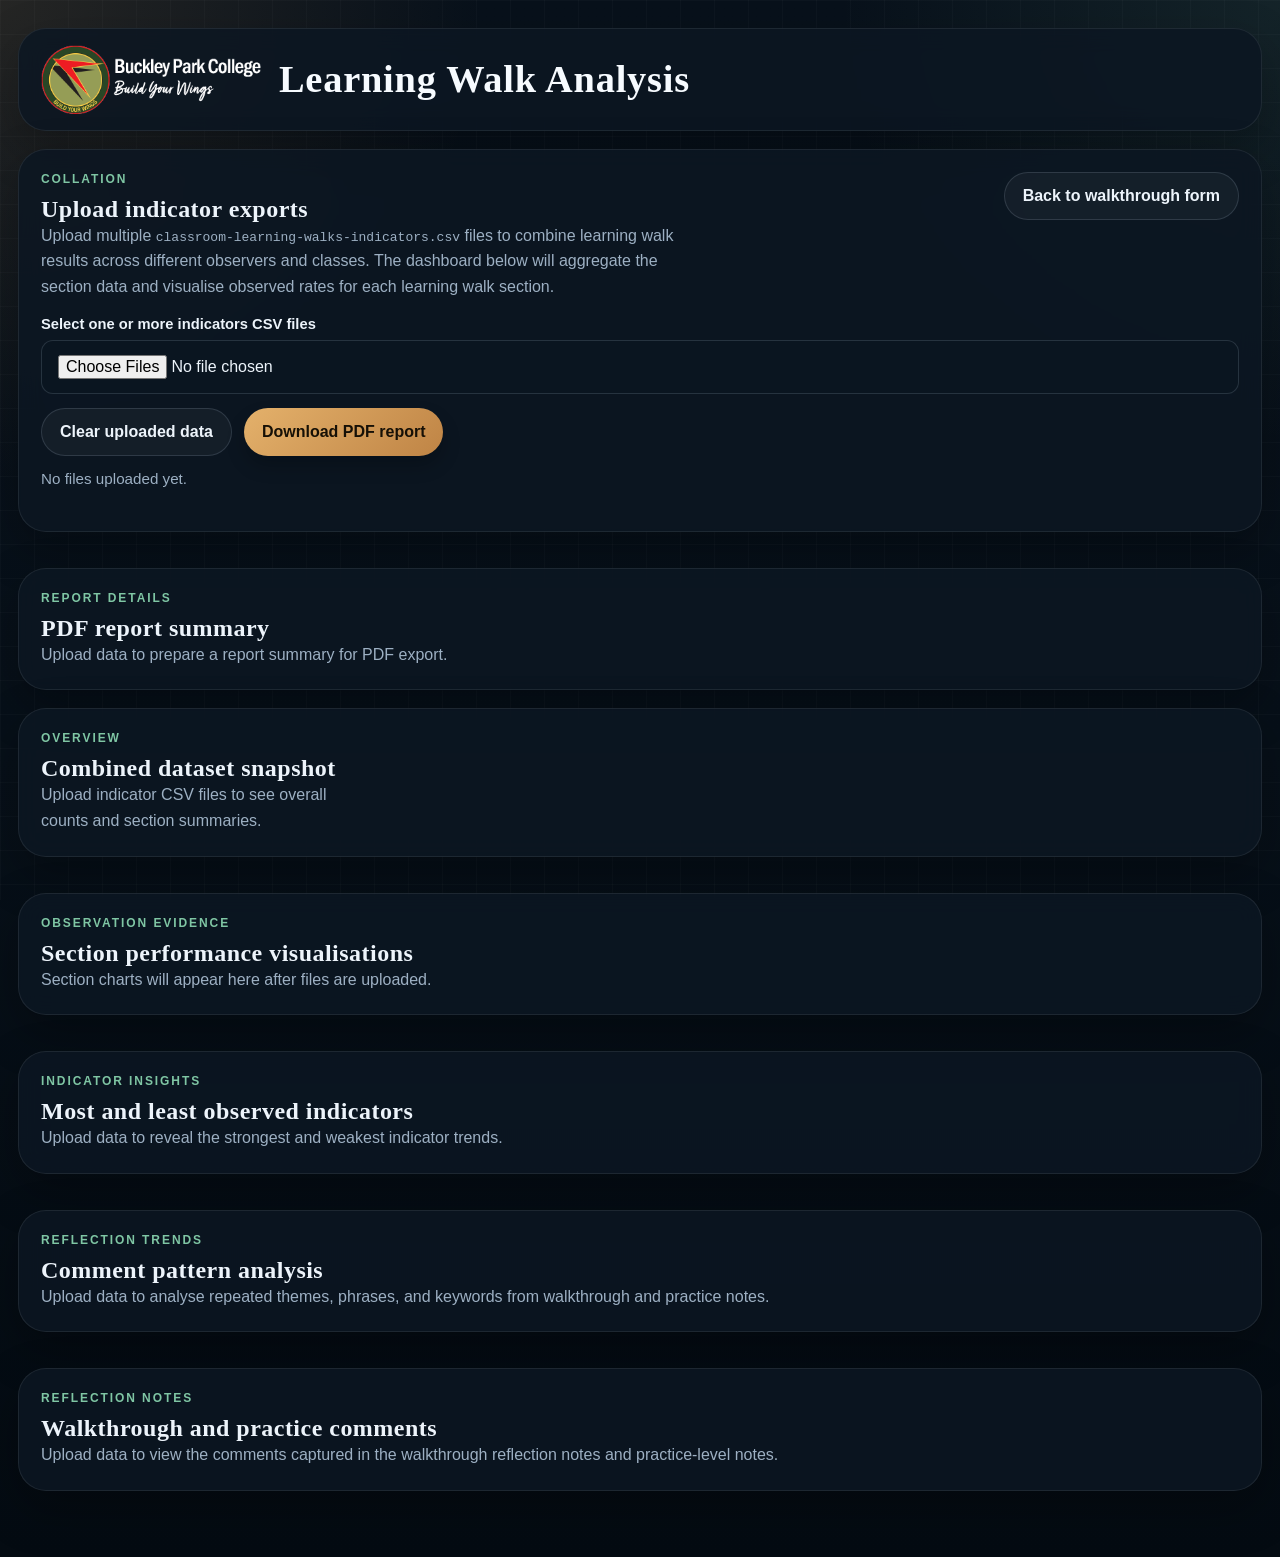
==== analysis.html @ 83f86051 "Add files via upload" ====
<!DOCTYPE html>
<html lang="en">
<head>
  <meta charset="UTF-8">
  <meta name="viewport" content="width=device-width, initial-scale=1.0">
  <title>Learning Walk Analysis</title>
  <link rel="stylesheet" href="styles.css">
</head>
<body>
  <div class="page-shell page-shell--analysis">
    <header class="hero">
      <div class="hero__brand">
        <img class="hero__logo" src="BPC-logo-WordMarkWHITEcond.png" alt="BPC logo">
        <h1>Learning Walk Analysis</h1>
      </div>
    </header>

    <main class="analysis-layout">
      <section class="card">
        <div class="panel-heading">
          <div>
            <p class="section-kicker">Collation</p>
            <h2>Upload indicator exports</h2>
          </div>
          <a class="button button--ghost" href="index.html">Back to walkthrough form</a>
        </div>
        <p class="analysis-intro">
          Upload multiple <code>classroom-learning-walks-indicators.csv</code> files to combine learning
          walk results across different observers and classes. The dashboard below will aggregate the
          section data and visualise observed rates for each learning walk section.
        </p>
        <label class="field field--stacked">
          <span>Select one or more indicators CSV files</span>
          <input id="csv-files" type="file" accept=".csv,text/csv" multiple>
        </label>
        <div class="actions actions--compact">
          <button id="clear-analysis" class="button button--ghost" type="button">Clear uploaded data</button>
          <button id="download-pdf" class="button button--secondary" type="button">Download PDF report</button>
        </div>
        <p id="upload-status" class="analysis-status">No files uploaded yet.</p>
      </section>

      <section class="card report-meta-card">
        <div class="section-title">
          <div>
            <p class="section-kicker">Report details</p>
            <h2>PDF report summary</h2>
          </div>
        </div>
        <div id="report-meta" class="report-meta">
          <p class="empty-state">Upload data to prepare a report summary for PDF export.</p>
        </div>
      </section>

      <section class="card">
        <div class="section-title">
          <div>
            <p class="section-kicker">Overview</p>
            <h2>Combined dataset snapshot</h2>
          </div>
        </div>
        <div id="analysis-stats" class="analysis-stats">
          <p class="empty-state">Upload indicator CSV files to see overall counts and section summaries.</p>
        </div>
      </section>

      <section class="card">
        <div class="section-title">
          <div>
            <p class="section-kicker">Observation evidence</p>
            <h2>Section performance visualisations</h2>
          </div>
        </div>
        <div id="section-visuals" class="section-visuals">
          <p class="empty-state">Section charts will appear here after files are uploaded.</p>
        </div>
      </section>

      <section class="card">
        <div class="section-title">
          <div>
            <p class="section-kicker">Indicator insights</p>
            <h2>Most and least observed indicators</h2>
          </div>
        </div>
        <div id="indicator-insights" class="indicator-insights">
          <p class="empty-state">Upload data to reveal the strongest and weakest indicator trends.</p>
        </div>
      </section>

      <section class="card">
        <div class="section-title">
          <div>
            <p class="section-kicker">Reflection trends</p>
            <h2>Comment pattern analysis</h2>
          </div>
        </div>
        <div id="comment-trends" class="comment-trends">
          <p class="empty-state">Upload data to analyse repeated themes, phrases, and keywords from walkthrough and practice notes.</p>
        </div>
      </section>

      <section class="card">
        <div class="section-title">
          <div>
            <p class="section-kicker">Reflection notes</p>
            <h2>Walkthrough and practice comments</h2>
          </div>
        </div>
        <div id="reflection-comments" class="reflection-comments">
          <p class="empty-state">Upload data to view the comments captured in the walkthrough reflection notes and practice-level notes.</p>
        </div>
      </section>
    </main>
  </div>

  <script src="analysis.js"></script>
</body>
</html>
---- styles.css ----
:root {
  --bg: #071019;
  --bg-soft: #0b1521;
  --panel: rgba(12, 23, 34, 0.86);
  --panel-strong: rgba(16, 29, 42, 0.96);
  --panel-soft: rgba(18, 31, 44, 0.78);
  --field-bg: rgba(11, 22, 33, 0.92);
  --text: #edf4fb;
  --muted: #9db0c3;
  --line: rgba(186, 204, 223, 0.16);
  --accent: #7fc6a4;
  --accent-2: #d8a45f;
  --accent-3: #5f7f99;
  --good: #8fddb1;
  --partial: #f1c06c;
  --miss: #ef8d82;
  --na: #9ca8bb;
  --shadow: 0 18px 48px rgba(0, 0, 0, 0.28);
  --radius-lg: 28px;
  --radius-md: 18px;
  --radius-sm: 12px;
}

* {
  box-sizing: border-box;
}

html {
  scroll-behavior: smooth;
}

body {
  margin: 0;
  font-family: "Trebuchet MS", "Segoe UI", sans-serif;
  color: var(--text);
  background:
    radial-gradient(circle at top left, rgba(216, 164, 95, 0.14), transparent 24%),
    radial-gradient(circle at top right, rgba(127, 198, 164, 0.1), transparent 22%),
    linear-gradient(180deg, #08111b 0%, var(--bg) 48%, #040b12 100%);
  min-height: 100vh;
}

body::before {
  content: "";
  position: fixed;
  inset: 0;
  background-image:
    linear-gradient(rgba(255, 255, 255, 0.05) 1px, transparent 1px),
    linear-gradient(90deg, rgba(255, 255, 255, 0.05) 1px, transparent 1px);
  background-size: 34px 34px;
  pointer-events: none;
  opacity: 0.5;
}

.page-shell {
  position: relative;
  z-index: 1;
  max-width: 1400px;
  margin: 0 auto;
  padding: 28px 18px 48px;
}

.hero {
  margin-bottom: 18px;
}

.hero__brand,
.card {
  background: var(--panel);
  backdrop-filter: blur(12px);
  border: 1px solid rgba(255, 255, 255, 0.08);
  box-shadow: var(--shadow);
}

.hero__brand {
  display: flex;
  align-items: center;
  gap: 18px;
  border-radius: var(--radius-lg);
  padding: 16px 22px;
}

.hero__content {
  display: grid;
  gap: 8px;
}

.hero__logo {
  display: block;
  width: clamp(140px, 18vw, 220px);
  height: auto;
}

.hero h1,
.panel-heading h2,
.section-title h2,
.section-title h3 {
  margin: 0;
  font-family: Georgia, "Times New Roman", serif;
  letter-spacing: 0.02em;
}

.hero h1 {
  font-size: clamp(1.5rem, 3vw, 2.4rem);
  line-height: 1.05;
  max-width: none;
  color: #f7fbff;
}

.hero__focus {
  margin: 0;
  max-width: 70ch;
  color: var(--muted);
  font-size: 0.97rem;
  line-height: 1.5;
}

.section-kicker {
  margin: 0 0 10px;
  text-transform: uppercase;
  letter-spacing: 0.16em;
  font-size: 0.75rem;
  color: var(--accent);
  font-weight: 700;
}

.badge {
  display: inline-flex;
  align-items: center;
  border-radius: 999px;
  padding: 8px 12px;
  font-size: 0.88rem;
}

.layout {
  display: grid;
  grid-template-columns: minmax(0, 1.4fr) minmax(300px, 0.8fr);
  gap: 20px;
  align-items: start;
}

.panel-heading,
.section-title {
  display: flex;
  justify-content: space-between;
  gap: 12px;
  align-items: start;
}

.form-panel,
.summary-panel {
  min-width: 0;
}

.summary-panel {
  display: grid;
  gap: 18px;
  position: sticky;
  top: 18px;
}

.card {
  border-radius: var(--radius-lg);
  padding: 22px;
  margin-bottom: 18px;
  background: var(--panel);
}

.walk-form .card:last-of-type {
  margin-bottom: 0;
}

.field-grid {
  display: grid;
  gap: 16px;
}

.field-grid--meta {
  grid-template-columns: repeat(2, minmax(0, 1fr));
  margin-bottom: 16px;
}

.field {
  display: grid;
  gap: 8px;
}

.field span {
  font-size: 0.92rem;
  font-weight: 700;
}

input,
select,
textarea {
  width: 100%;
  border: 1px solid var(--line);
  border-radius: var(--radius-sm);
  padding: 14px 16px;
  font: inherit;
  color: var(--text);
  background: var(--field-bg);
  transition: border-color 160ms ease, box-shadow 160ms ease, transform 160ms ease;
}

input::placeholder,
textarea::placeholder {
  color: rgba(157, 176, 195, 0.78);
}

input:focus,
select:focus,
textarea:focus {
  outline: none;
  border-color: rgba(127, 198, 164, 0.55);
  box-shadow: 0 0 0 4px rgba(127, 198, 164, 0.12);
  transform: translateY(-1px);
}

textarea {
  resize: vertical;
}

.practice-block + .practice-block {
  margin-top: 20px;
  padding-top: 18px;
  border-top: 1px solid var(--line);
}

.section-kicker--small {
  margin-bottom: 8px;
}

.practice-items {
  display: grid;
  grid-template-columns: repeat(2, minmax(0, 1fr));
  gap: 10px 12px;
  margin-top: 14px;
}

.practice-item {
  display: grid;
  grid-template-columns: minmax(0, 1fr) auto;
  gap: 12px;
  align-items: start;
  border: 1px solid var(--line);
  border-radius: 16px;
  padding: 12px 14px;
  background: var(--panel-soft);
}

.practice-item__prompt {
  margin: 0;
  line-height: 1.4;
  font-size: 0.95rem;
}

.checkbox-row {
  display: flex;
  justify-content: center;
  align-self: start;
}

.tick-box {
  position: relative;
  display: inline-flex;
  align-items: center;
  justify-content: center;
  width: 32px;
  height: 32px;
  cursor: pointer;
}

.tick-box input {
  position: absolute;
  inset: 0;
  margin: 0;
  opacity: 0;
  cursor: pointer;
}

.tick-box__box {
  position: relative;
  width: 22px;
  height: 22px;
  border: 2px solid rgba(186, 204, 223, 0.3);
  border-radius: 6px;
  background: rgba(8, 18, 29, 0.92);
  transition: transform 140ms ease, border-color 140ms ease, box-shadow 140ms ease, background 140ms ease;
}

.tick-box input:hover + .tick-box__box,
.tick-box input:focus-visible + .tick-box__box {
  border-color: rgba(127, 198, 164, 0.58);
  box-shadow: 0 0 0 4px rgba(127, 198, 164, 0.12);
}

.tick-box input:checked + .tick-box__box {
  transform: translateY(-1px);
  border-color: rgba(143, 221, 177, 0.75);
  background: linear-gradient(180deg, rgba(143, 221, 177, 0.18), rgba(127, 198, 164, 0.3));
  box-shadow: 0 10px 20px rgba(0, 0, 0, 0.22);
}

.tick-box input:checked + .tick-box__box::after {
  content: "";
  position: absolute;
  left: 6px;
  top: 2px;
  width: 6px;
  height: 11px;
  border: solid var(--good);
  border-width: 0 3px 3px 0;
  transform: rotate(45deg);
}

.practice-notes {
  margin-top: 12px;
}

.export-status {
  margin: 14px 0 0;
  color: var(--muted);
  font-size: 0.92rem;
  line-height: 1.5;
}

.export-status[data-tone="success"] {
  color: var(--good);
}

.export-status[data-tone="error"] {
  color: var(--miss);
}

.sr-only {
  position: absolute;
  width: 1px;
  height: 1px;
  padding: 0;
  margin: -1px;
  overflow: hidden;
  clip: rect(0, 0, 0, 0);
  white-space: nowrap;
  border: 0;
}

.actions {
  display: flex;
  flex-wrap: wrap;
  gap: 12px;
  margin-top: 18px;
}

.button {
  display: inline-flex;
  align-items: center;
  justify-content: center;
  border: none;
  border-radius: 999px;
  padding: 14px 18px;
  font: inherit;
  font-weight: 700;
  cursor: pointer;
  background: linear-gradient(135deg, #76c29e, #4f9375);
  color: #071019;
  box-shadow: 0 10px 18px rgba(0, 0, 0, 0.24);
  text-decoration: none;
  transition: transform 160ms ease, box-shadow 160ms ease, opacity 160ms ease;
}

.button:hover,
.button:focus-visible {
  transform: translateY(-1px);
  box-shadow: 0 14px 22px rgba(0, 0, 0, 0.28);
}

.button--secondary {
  background: linear-gradient(135deg, #e4b16b, #bf8445);
  color: #161006;
}

.button--ghost {
  background: rgba(255, 255, 255, 0.04);
  color: var(--text);
  box-shadow: none;
  border: 1px solid var(--line);
}

.badge {
  background: rgba(127, 198, 164, 0.12);
  color: #d8f0e2;
  border: 1px solid rgba(127, 198, 164, 0.22);
  white-space: nowrap;
}

.badge--muted {
  background: rgba(255, 255, 255, 0.04);
  color: var(--muted);
  border-color: var(--line);
}

.progress-track {
  margin: 16px 0 18px;
  height: 14px;
  border-radius: 999px;
  background: rgba(255, 255, 255, 0.07);
  overflow: hidden;
}

.progress-fill {
  height: 100%;
  width: 0;
  border-radius: inherit;
  background: linear-gradient(90deg, var(--accent-2), var(--accent));
  transition: width 200ms ease;
}

.stats-grid {
  display: grid;
  grid-template-columns: repeat(2, minmax(0, 1fr));
  gap: 12px;
}

.stat {
  padding: 14px;
  border: 1px solid var(--line);
  border-radius: 16px;
  background: var(--panel-soft);
}

.stat strong {
  display: block;
  font-size: 1.45rem;
  margin-bottom: 4px;
}

.stat span {
  color: var(--muted);
  font-size: 0.92rem;
}

.section-summary {
  display: grid;
  gap: 12px;
  margin-top: 16px;
}

.section-summary__item {
  border: 1px solid var(--line);
  border-radius: 16px;
  padding: 14px;
  background: var(--panel-soft);
}

.section-summary__item header {
  display: flex;
  justify-content: space-between;
  gap: 8px;
  align-items: center;
  margin-bottom: 10px;
}

.section-summary__meter {
  height: 10px;
  border-radius: 999px;
  background: rgba(255, 255, 255, 0.07);
  overflow: hidden;
}

.section-summary__meter span {
  display: block;
  height: 100%;
  border-radius: inherit;
  background: linear-gradient(90deg, rgba(201, 125, 45, 0.9), rgba(33, 75, 63, 0.95));
}

.history-list {
  display: grid;
  gap: 12px;
}

.history-overview {
  display: grid;
  gap: 12px;
  margin-bottom: 14px;
}

.history-overview .stat strong {
  font-size: 1.25rem;
}

.history-item {
  border: 1px solid var(--line);
  border-radius: 16px;
  padding: 14px;
  background: var(--panel-soft);
}

.history-item h4,
.history-item p {
  margin: 0;
}

.history-item h4 {
  font-size: 1rem;
  margin-bottom: 8px;
}

.history-meta {
  color: var(--muted);
  font-size: 0.92rem;
  line-height: 1.5;
}

.history-actions {
  display: flex;
  gap: 8px;
  margin-top: 12px;
}

.history-button {
  border: 1px solid var(--line);
  background: rgba(255, 255, 255, 0.04);
  border-radius: 999px;
  padding: 8px 12px;
  font: inherit;
  color: var(--text);
  cursor: pointer;
}

.history-button:hover,
.history-button:focus-visible {
  border-color: rgba(127, 198, 164, 0.35);
  background: rgba(127, 198, 164, 0.08);
}

.empty-state {
  margin: 0;
  color: var(--muted);
  line-height: 1.6;
}

.page-shell--analysis {
  max-width: 1500px;
}

.analysis-layout {
  display: grid;
  gap: 18px;
}

.analysis-intro {
  margin: 0 0 16px;
  color: var(--muted);
  line-height: 1.6;
  max-width: 72ch;
}

.analysis-status {
  min-height: 24px;
  margin-top: 14px;
  color: var(--muted);
  font-size: 0.95rem;
}

.report-meta-card {
  margin-bottom: 0;
}

.report-meta__grid {
  display: grid;
  grid-template-columns: repeat(4, minmax(0, 1fr));
  gap: 12px;
}

.actions--compact {
  margin-top: 14px;
}

.analysis-stats {
  display: grid;
  grid-template-columns: repeat(4, minmax(0, 1fr));
  gap: 12px;
}

.section-visuals {
  display: grid;
  grid-template-columns: repeat(auto-fit, minmax(320px, 1fr));
  gap: 16px;
}

.section-analysis {
  border: 1px solid var(--line);
  border-radius: 20px;
  padding: 18px;
  background: var(--panel-soft);
}

.section-analysis__header {
  display: flex;
  justify-content: space-between;
  gap: 12px;
  align-items: start;
  margin-bottom: 14px;
}

.section-analysis__header h3,
.indicator-insight h3 {
  margin: 0;
  font-family: Georgia, "Times New Roman", serif;
}

.section-analysis__meta {
  color: var(--muted);
  font-size: 0.92rem;
}

.section-analysis__score {
  display: inline-flex;
  align-items: center;
  justify-content: center;
  min-width: 72px;
  padding: 10px 12px;
  border-radius: 14px;
  background: rgba(127, 198, 164, 0.12);
  border: 1px solid rgba(127, 198, 164, 0.22);
  color: #d8f0e2;
  font-weight: 700;
}

.comparison-bar {
  display: grid;
  grid-template-columns: minmax(0, 1fr) auto auto;
  gap: 10px;
  align-items: center;
  margin-bottom: 16px;
}

.comparison-bar__track {
  height: 14px;
  border-radius: 999px;
  overflow: hidden;
  background: rgba(255, 255, 255, 0.08);
}

.comparison-bar__fill {
  height: 100%;
  border-radius: inherit;
  background: linear-gradient(90deg, rgba(216, 164, 95, 0.95), rgba(127, 198, 164, 0.95));
}

.comparison-bar__value {
  font-weight: 700;
}

.comparison-bar__count {
  color: var(--muted);
  font-size: 0.9rem;
}

.indicator-chart {
  display: grid;
  gap: 10px;
}

.indicator-row {
  display: grid;
  gap: 8px;
}

.indicator-row__label {
  display: flex;
  justify-content: space-between;
  gap: 12px;
  align-items: baseline;
  font-size: 0.92rem;
}

.indicator-row__title {
  color: var(--text);
  line-height: 1.4;
}

.indicator-row__value {
  color: var(--accent-2);
  font-weight: 700;
  white-space: nowrap;
}

.indicator-row__track {
  height: 10px;
  border-radius: 999px;
  overflow: hidden;
  background: rgba(255, 255, 255, 0.07);
}

.indicator-row__fill {
  height: 100%;
  border-radius: inherit;
  background: linear-gradient(90deg, #76c29e, #e4b16b);
}

.indicator-insights {
  display: grid;
  grid-template-columns: repeat(auto-fit, minmax(320px, 1fr));
  gap: 16px;
}

.comment-trends__grid {
  display: grid;
  grid-template-columns: repeat(auto-fit, minmax(320px, 1fr));
  gap: 16px;
}

.indicator-insight {
  border: 1px solid var(--line);
  border-radius: 20px;
  padding: 18px;
  background: var(--panel-soft);
}

.insight-list {
  display: grid;
  gap: 10px;
  margin-top: 14px;
}

.insight-item {
  border: 1px solid var(--line);
  border-radius: 14px;
  padding: 12px;
  background: rgba(255, 255, 255, 0.03);
}

.insight-item strong,
.insight-item span {
  display: block;
}

.insight-item span {
  margin-top: 6px;
  color: var(--muted);
  font-size: 0.92rem;
}

.trend-chip-list {
  display: flex;
  flex-wrap: wrap;
  gap: 10px;
  margin-top: 14px;
}

.trend-chip {
  display: inline-flex;
  align-items: center;
  border-radius: 999px;
  padding: 8px 12px;
  background: rgba(127, 198, 164, 0.1);
  border: 1px solid rgba(127, 198, 164, 0.18);
  color: var(--text);
  font-size: 0.9rem;
}

.reflection-comments {
  display: grid;
  gap: 12px;
}

.comment-card {
  border: 1px solid var(--line);
  border-radius: 18px;
  padding: 16px;
  background: var(--panel-soft);
}

.comment-card__meta {
  margin: 0 0 10px;
  color: var(--muted);
  font-size: 0.92rem;
  line-height: 1.5;
}

.comment-card__body {
  margin: 0;
  color: var(--text);
  line-height: 1.6;
  white-space: pre-wrap;
}

@media print {
  :root {
    --bg: #ffffff;
    --panel: #ffffff;
    --panel-strong: #ffffff;
    --panel-soft: #f7f9fc;
    --field-bg: #ffffff;
    --text: #0f1720;
    --muted: #526170;
    --line: rgba(15, 23, 32, 0.16);
    --shadow: none;
  }

  html,
  body {
    background: #ffffff !important;
    color: var(--text);
    -webkit-print-color-adjust: exact;
    print-color-adjust: exact;
  }

  body::before {
    display: none;
  }

  .page-shell {
    max-width: none;
    padding: 0;
  }

  .hero {
    margin-bottom: 14px;
  }

  .hero__brand,
  .card,
  .section-analysis,
  .indicator-insight,
  .comment-card,
  .stat {
    box-shadow: none !important;
    break-inside: avoid;
    page-break-inside: avoid;
  }

  .actions,
  .button,
  .analysis-intro,
  .analysis-status,
  .field,
  #csv-files,
  #clear-analysis,
  #download-pdf {
    display: none !important;
  }

  .panel-heading {
    align-items: flex-start;
  }

  .report-meta__grid,
  .analysis-stats,
  .indicator-insights {
    grid-template-columns: repeat(2, minmax(0, 1fr));
  }

  .section-visuals {
    grid-template-columns: 1fr;
  }

  .comparison-bar__track,
  .indicator-row__track,
  .progress-track,
  .section-summary__meter {
    border: 1px solid rgba(15, 23, 32, 0.08);
  }
}

@media (max-width: 1080px) {
  .layout {
    grid-template-columns: 1fr;
  }

  .summary-panel {
    position: static;
  }
}

@media (max-width: 760px) {
  .page-shell {
    padding: 16px 12px 28px;
  }

  .hero__brand,
  .card {
    border-radius: 22px;
    padding: 18px;
  }

  .hero__brand {
    align-items: flex-start;
    flex-direction: column;
    gap: 12px;
  }

  .hero__logo {
    width: clamp(130px, 42vw, 190px);
  }

  .field-grid--meta,
  .stats-grid,
  .analysis-stats,
  .report-meta__grid {
    grid-template-columns: 1fr;
  }

  .practice-items {
    grid-template-columns: 1fr;
  }

  .practice-item {
    grid-template-columns: minmax(0, 1fr) auto;
  }

  .panel-heading,
  .section-title,
  .section-analysis__header,
  .section-summary__item header,
  .history-actions {
    align-items: stretch;
    flex-direction: column;
  }

  .actions {
    flex-direction: column;
  }

  .button,
  .history-button {
    width: 100%;
  }
}
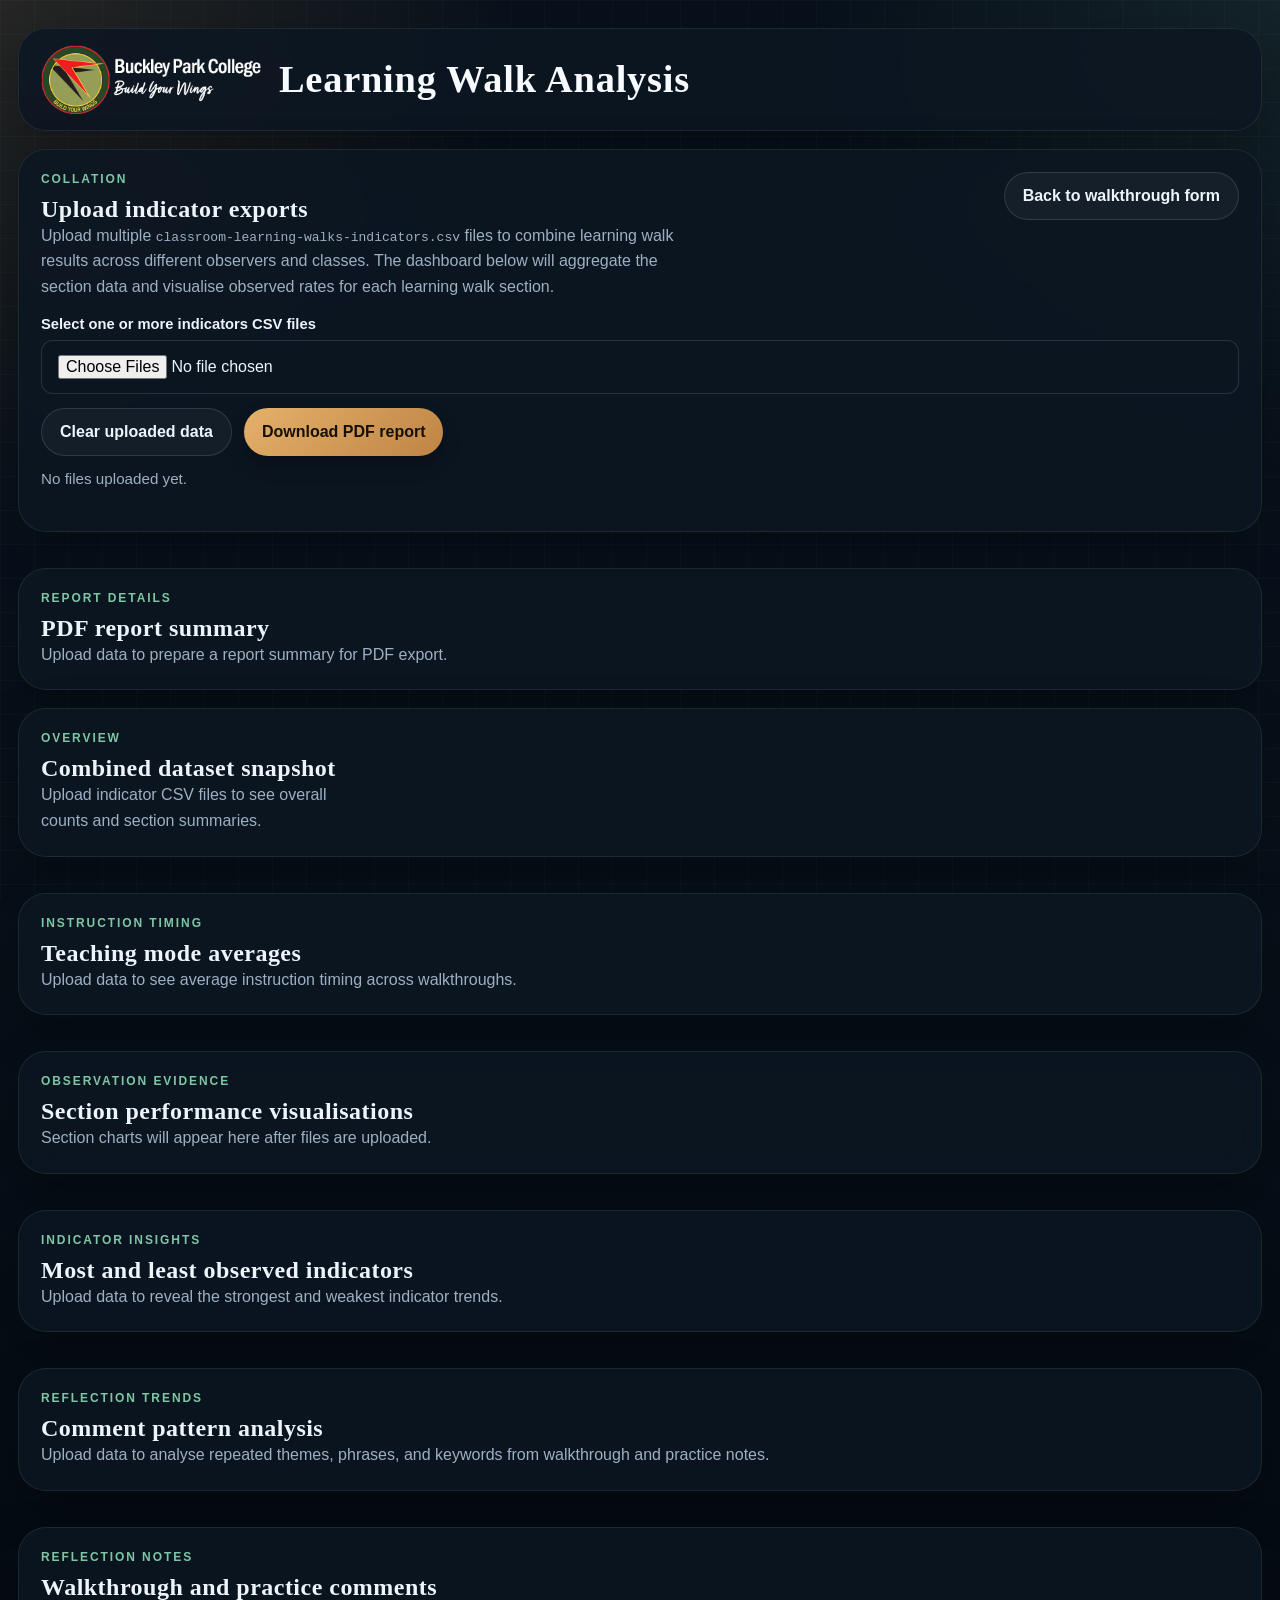
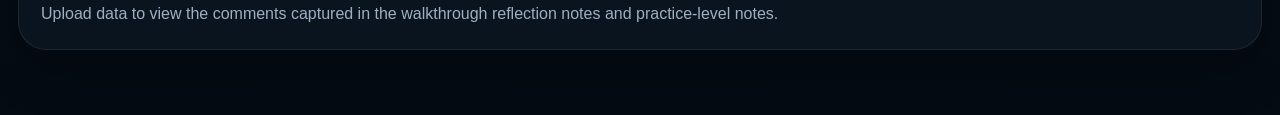
==== commit 9c5ce77f: "Add files via upload" ====
--- a/analysis.html
+++ b/analysis.html
@@ -67,6 +67,18 @@
       <section class="card">
         <div class="section-title">
           <div>
+            <p class="section-kicker">Instruction Timing</p>
+            <h2>Teaching mode averages</h2>
+          </div>
+        </div>
+        <div id="timing-visuals" class="timing-visuals">
+          <p class="empty-state">Upload data to see average instruction timing across walkthroughs.</p>
+        </div>
+      </section>
+
+      <section class="card">
+        <div class="section-title">
+          <div>
             <p class="section-kicker">Observation evidence</p>
             <h2>Section performance visualisations</h2>
           </div>
--- a/styles.css
+++ b/styles.css
@@ -152,6 +152,17 @@
   min-width: 0;
 }
 
+.form-split-row {
+  display: grid;
+  grid-template-columns: minmax(0, 1fr) minmax(320px, 0.95fr);
+  gap: 18px;
+  align-items: start;
+}
+
+.form-split-row > .card {
+  margin-bottom: 0;
+}
+
 .summary-panel {
   display: grid;
   gap: 18px;
@@ -316,6 +327,159 @@
 
 .practice-notes {
   margin-top: 12px;
+}
+
+.practice-extra {
+  margin-top: 14px;
+}
+
+.card--timing {
+  overflow: hidden;
+}
+
+.mode-definitions {
+  display: grid;
+  gap: 8px;
+  padding: 14px 16px;
+  border-radius: var(--radius-md);
+  background: rgba(255, 255, 255, 0.04);
+  border: 1px solid var(--line);
+}
+
+.mode-definitions p {
+  margin: 0;
+  color: var(--muted);
+  font-size: 0.9rem;
+  line-height: 1.5;
+}
+
+.mode-definitions strong {
+  color: var(--text);
+}
+
+.timing-actions {
+  display: grid;
+  grid-template-columns: repeat(auto-fit, minmax(220px, 1fr));
+  gap: 10px;
+  margin-top: 16px;
+}
+
+.button--timing {
+  width: 100%;
+  padding: 12px 14px;
+  border-radius: 16px;
+  box-shadow: none;
+}
+
+.button--timing.running {
+  color: #071019;
+}
+
+.button--timing.button--ghost.running {
+  border-color: transparent;
+}
+
+.button--observation.running {
+  background: linear-gradient(135deg, #e4b16b, #bf8445);
+  color: #161006;
+}
+
+.button--direct.running {
+  background: linear-gradient(135deg, #8fddb1, #58b77e);
+}
+
+.button--collaborative.running {
+  background: linear-gradient(135deg, #7ce4d6, #33bea7);
+}
+
+.button--independent.running {
+  background: linear-gradient(135deg, #73d5f8, #34a7d4);
+}
+
+.button--collaboration.running {
+  background: linear-gradient(135deg, #f4c675, #d99238);
+}
+
+.timing-metrics {
+  display: grid;
+  grid-template-columns: repeat(auto-fit, minmax(170px, 1fr));
+  gap: 12px;
+  margin-top: 18px;
+}
+
+.timing-card {
+  padding: 14px;
+  border: 1px solid var(--line);
+  border-radius: 16px;
+  background: var(--panel-soft);
+}
+
+.timing-card--highlight {
+  background: linear-gradient(135deg, rgba(127, 198, 164, 0.16), rgba(18, 31, 44, 0.92));
+}
+
+.timing-card p,
+.timing-copy {
+  margin: 0;
+}
+
+.timing-card p {
+  color: var(--muted);
+  font-size: 0.86rem;
+  line-height: 1.4;
+}
+
+.timing-card strong {
+  display: block;
+  margin-top: 6px;
+  font-size: clamp(1.15rem, 1.7vw, 1.55rem);
+  line-height: 1.1;
+}
+
+.timing-progress-track {
+  position: relative;
+  margin-top: 18px;
+  height: 14px;
+  border-radius: 999px;
+  background: rgba(255, 255, 255, 0.07);
+  overflow: hidden;
+}
+
+.timing-progress {
+  position: absolute;
+  top: 0;
+  bottom: 0;
+  width: 0;
+  transition: width 180ms ease, left 180ms ease;
+}
+
+.timing-progress--direct {
+  left: 0;
+  background: linear-gradient(90deg, #8fddb1, #58b77e);
+}
+
+.timing-progress--collaborative {
+  background: linear-gradient(90deg, #7ce4d6, #33bea7);
+}
+
+.timing-progress--independent {
+  background: linear-gradient(90deg, #73d5f8, #34a7d4);
+}
+
+.timing-progress--collaboration {
+  background: linear-gradient(90deg, #f4c675, #d99238);
+}
+
+.timing-meta {
+  display: grid;
+  gap: 8px;
+  margin-top: 14px;
+}
+
+.timing-copy {
+  color: var(--muted);
+  font-size: 0.92rem;
+  line-height: 1.5;
 }
 
 .export-status {
@@ -584,6 +748,61 @@
   gap: 12px;
 }
 
+.timing-visuals {
+  display: grid;
+  gap: 16px;
+}
+
+.timing-visuals__grid {
+  display: grid;
+  grid-template-columns: repeat(auto-fit, minmax(320px, 1fr));
+  gap: 16px;
+}
+
+.timing-stats {
+  margin-top: 14px;
+  grid-template-columns: repeat(2, minmax(0, 1fr));
+}
+
+.timing-share-track {
+  display: flex;
+  height: 16px;
+  margin: 16px 0 18px;
+  border-radius: 999px;
+  overflow: hidden;
+  background: rgba(255, 255, 255, 0.08);
+}
+
+.timing-share-fill {
+  height: 100%;
+}
+
+.timing-fill--direct {
+  background: linear-gradient(90deg, #76c29e, #4f9375);
+}
+
+.timing-fill--collaborative {
+  background: linear-gradient(90deg, #7ce4d6, #33bea7);
+}
+
+.timing-fill--independent {
+  background: linear-gradient(90deg, #73d5f8, #34a7d4);
+}
+
+.timing-fill--collaboration {
+  background: linear-gradient(90deg, #f4c675, #d99238);
+}
+
+.timing-mode-chart {
+  margin-top: 4px;
+}
+
+.timing-mode-meta {
+  margin: 2px 0 0;
+  color: var(--muted);
+  font-size: 0.9rem;
+}
+
 .section-visuals {
   display: grid;
   grid-template-columns: repeat(auto-fit, minmax(320px, 1fr));
